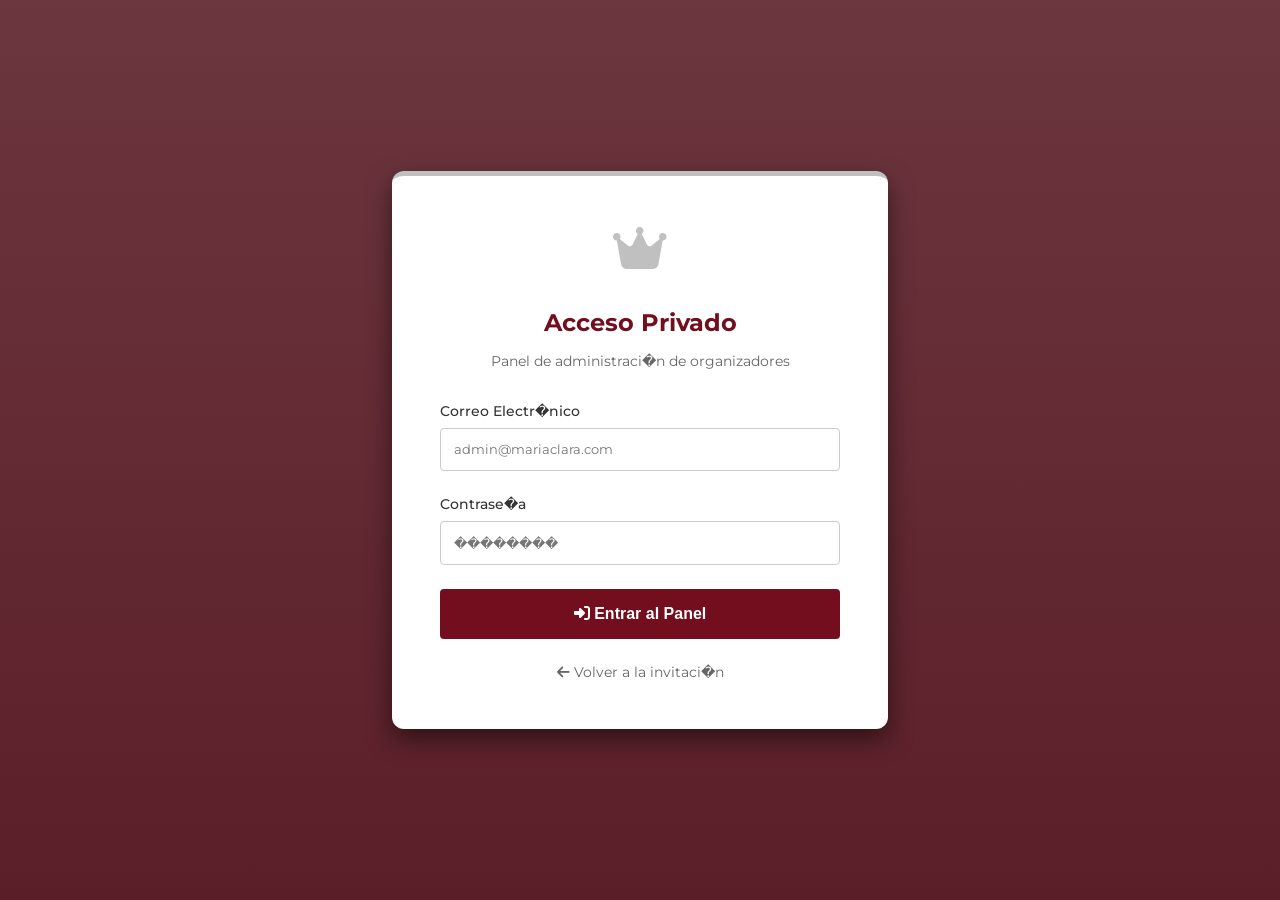
==== admin.html @ e976a9c5 "Invitacion digital XV Anos Maria Clara" ====
<!DOCTYPE html>
<html lang="es">
<head>
    <meta charset="UTF-8">
    <meta name="viewport" content="width=device-width, initial-scale=1.0">
    <title>Panel de Administraci�n | XV Mar�a Clara</title>
    <link href="https://fonts.googleapis.com/css2?family=Montserrat:wght@300;400;500;600&display=swap" rel="stylesheet">
    <link rel="stylesheet" href="https://cdnjs.cloudflare.com/ajax/libs/font-awesome/6.4.0/css/all.min.css">
    <style>
        :root {
            --primary: #720e1e;
            --secondary: #fdfbf7;
            --text: #333333;
            --gray: #f5f5f5;
            --silver: #C0C0C0;
        }
        
        body {
            font-family: 'Montserrat', sans-serif;
            background-color: var(--gray);
            margin: 0;
            padding: 0;
            color: var(--text);
            min-height: 100vh;
        }

        /* --- Login Screen Styles --- */
        #loginScreen {
            display: flex;
            justify-content: center;
            align-items: center;
            min-height: 100vh;
            background: linear-gradient(rgba(74, 7, 18, 0.8), rgba(74, 7, 18, 0.9)), url('https://images.unsplash.com/photo-1550100436-d805094d2165?q=80&w=1920&auto=format&fit=crop') center/cover;
        }

        .login-box {
            background-color: white;
            padding: 3rem;
            border-radius: 12px;
            box-shadow: 0 10px 25px rgba(0,0,0,0.5);
            width: 100%;
            max-width: 400px;
            text-align: center;
            border-top: 5px solid var(--silver);
        }

        .login-box h2 {
            color: var(--primary);
            margin-bottom: 0.5rem;
        }

        .login-box p {
            color: #666;
            margin-bottom: 2rem;
            font-size: 0.9rem;
        }

        .form-group {
            margin-bottom: 1.5rem;
            text-align: left;
        }

        .form-group label {
            display: block;
            margin-bottom: 0.5rem;
            font-weight: 500;
            color: var(--text);
            font-size: 0.9rem;
        }

        .form-group input {
            width: 100%;
            padding: 0.8rem;
            border: 1px solid #ccc;
            border-radius: 4px;
            font-family: inherit;
            box-sizing: border-box;
        }

        .form-group input:focus {
            outline: none;
            border-color: var(--primary);
            box-shadow: 0 0 5px rgba(114, 14, 30, 0.2);
        }

        .btn-login {
            background-color: var(--primary);
            color: white;
            border: none;
            padding: 1rem;
            width: 100%;
            border-radius: 4px;
            font-size: 1rem;
            font-weight: 600;
            cursor: pointer;
            transition: background-color 0.3s;
        }

        .btn-login:hover {
            background-color: #4a0712;
        }

        .error-message {
            color: #dc3545;
            font-size: 0.85rem;
            margin-top: 1rem;
            display: none;
        }

        .back-link {
            display: inline-block;
            margin-top: 1.5rem;
            color: #666;
            text-decoration: none;
            font-size: 0.9rem;
        }

        .back-link:hover {
            color: var(--primary);
            text-decoration: underline;
        }

        /* --- Dashboard Styles --- */
        #dashboardScreen {
            display: none; /* Hidden by default */
        }
        
        .admin-header {
            background-color: var(--primary);
            color: var(--secondary);
            padding: 1.5rem 2rem;
            display: flex;
            justify-content: space-between;
            align-items: center;
            box-shadow: 0 4px 6px rgba(0,0,0,0.1);
        }
        
        .admin-header h1 {
            margin: 0;
            font-size: 1.5rem;
            font-weight: 500;
        }

        .header-actions {
            display: flex;
            gap: 1rem;
        }
        
        .container {
            max-width: 1200px;
            margin: 2rem auto;
            padding: 0 1rem;
        }
        
        .dashboard-cards {
            display: grid;
            grid-template-columns: repeat(auto-fit, minmax(200px, 1fr));
            gap: 1.5rem;
            margin-bottom: 2rem;
        }
        
        .card {
            background: white;
            padding: 1.5rem;
            border-radius: 8px;
            box-shadow: 0 2px 4px rgba(0,0,0,0.05);
            text-align: center;
            border-top: 4px solid var(--primary);
        }
        
        .card i {
            font-size: 2rem;
            color: var(--primary);
            margin-bottom: 1rem;
        }
        
        .card h3 {
            margin: 0;
            font-size: 0.9rem;
            color: #666;
            text-transform: uppercase;
        }
        
        .card p {
            margin: 0.5rem 0 0;
            font-size: 2rem;
            font-weight: 600;
            color: var(--primary);
        }
        
        .table-container {
            background: white;
            border-radius: 8px;
            box-shadow: 0 2px 4px rgba(0,0,0,0.05);
            overflow-x: auto;
            padding: 1.5rem;
        }
        
        table {
            width: 100%;
            border-collapse: collapse;
        }
        
        th, td {
            padding: 1rem;
            text-align: left;
            border-bottom: 1px solid #eee;
        }
        
        th {
            font-weight: 600;
            color: var(--primary);
            background-color: #fcf9f2;
        }
        
        .status-badge {
            padding: 0.25rem 0.75rem;
            border-radius: 50px;
            font-size: 0.8rem;
            font-weight: 500;
        }
        
        .status-yes {
            background-color: #e6f4ea;
            color: #137333;
        }
        
        .status-no {
            background-color: #fce8e6;
            color: #c5221f;
        }
        
        .btn-action {
            color: white;
            border: none;
            padding: 0.5rem 1rem;
            border-radius: 4px;
            cursor: pointer;
            font-family: inherit;
        }
        
        .btn-logout { background-color: #555; }
        .btn-logout:hover { background-color: #333; }

        .btn-icon {
            background: none;
            border: none;
            cursor: pointer;
            font-size: 1.1rem;
            margin-right: 10px;
            transition: color 0.2s;
        }

        .btn-view { color: #007bff; }
        .btn-view:hover { color: #0056b3; }
        
        .btn-delete { color: #dc3545; }
        .btn-delete:hover { color: #a71d2a; }
        
        .empty-state {
            text-align: center;
            padding: 2rem;
            color: #666;
        }

        /* --- Modal Styles --- */
        .modal {
            display: none;
            position: fixed;
            z-index: 9000;
            left: 0;
            top: 0;
            width: 100%;
            height: 100%;
            background-color: rgba(0,0,0,0.5);
            align-items: center;
            justify-content: center;
        }

        .modal-content {
            background-color: white;
            padding: 2rem;
            border-radius: 8px;
            width: 90%;
            max-width: 500px;
            position: relative;
            box-shadow: 0 10px 30px rgba(0,0,0,0.2);
            border-top: 5px solid var(--primary);
        }

        .close-modal {
            position: absolute;
            top: 15px;
            right: 20px;
            font-size: 1.5rem;
            cursor: pointer;
            color: #999;
        }

        .close-modal:hover {
            color: #333;
        }

        .modal-header {
            margin-bottom: 1.5rem;
            border-bottom: 1px solid #eee;
            padding-bottom: 1rem;
        }

        .modal-header h2 {
            margin: 0;
            color: var(--primary);
            font-size: 1.5rem;
        }

        .detail-row {
            margin-bottom: 1rem;
            display: flex;
            flex-direction: column;
        }

        .detail-row strong {
            color: #666;
            font-size: 0.85rem;
            text-transform: uppercase;
            margin-bottom: 0.2rem;
        }

        .detail-row span {
            font-size: 1.1rem;
            color: var(--text);
        }
    </style>
</head>
<body>

    <!-- LOGIN SCREEN -->
    <div id="loginScreen">
        <div class="login-box">
            <i class="fas fa-crown" style="font-size: 3rem; color: var(--silver); margin-bottom: 1rem;"></i>
            <h2>Acceso Privado</h2>
            <p>Panel de administraci�n de organizadores</p>
            
            <form id="loginForm">
                <div class="form-group">
                    <label for="email">Correo Electr�nico</label>
                    <input type="email" id="email" required placeholder="admin@mariaclara.com">
                </div>
                <div class="form-group">
                    <label for="password">Contrase�a</label>
                    <input type="password" id="password" required placeholder="��������">
                </div>
                <button type="submit" class="btn-login"><i class="fas fa-sign-in-alt"></i> Entrar al Panel</button>
                <div id="loginError" class="error-message">Correo o contrase�a incorrectos.</div>
            </form>
            
            <a href="index.html" class="back-link"><i class="fas fa-arrow-left"></i> Volver a la invitaci�n</a>
        </div>
    </div>

    <!-- DASHBOARD SCREEN -->
    <div id="dashboardScreen">
        <header class="admin-header">
            <h1><i class="fas fa-crown"></i> Admin - XV Mar�a Clara</h1>
            <div class="header-actions">
                <button id="btnLogout" class="btn-action btn-logout"><i class="fas fa-sign-out-alt"></i> Salir</button>
            </div>
        </header>

        <div class="container">
            <div class="dashboard-cards">
                <div class="card">
                    <i class="fas fa-check-circle"></i>
                    <h3>Confirmados</h3>
                    <p id="statConfirmed">0</p>
                </div>
                <div class="card">
                    <i class="fas fa-times-circle"></i>
                    <h3>No Asistir�n</h3>
                    <p id="statDeclined">0</p>
                </div>
                <div class="card">
                    <i class="fas fa-users"></i>
                    <h3>Invitados Titulares</h3>
                    <p id="statGuests">0</p>
                </div>
                <div class="card">
                    <i class="fas fa-user-friends"></i>
                    <h3>Acompa�antes</h3>
                    <p id="statCompanions">0</p>
                </div>
                <div class="card">
                    <i class="fas fa-glass-cheers"></i>
                    <h3>Total Personas</h3>
                    <p id="statTotal">0</p>
                </div>
            </div>

            <div class="table-container">
                <h2>Lista de Respuestas</h2>
                <table id="guestsTable">
                    <thead>
                        <tr>
                            <th>Fecha</th>
                            <th>Nombre</th>
                            <th>Tel�fono</th>
                            <th>Asistencia</th>
                            <th>Acciones</th>
                        </tr>
                    </thead>
                    <tbody id="guestsBody">
                        <!-- Data will be populated here -->
                    </tbody>
                </table>
                <div id="emptyState" class="empty-state hidden">
                    <i class="fas fa-inbox fa-3x mb-2" style="color: #ccc;"></i>
                    <p>A�n no hay confirmaciones.</p>
                </div>
            </div>
        </div>
    </div>

    <!-- MODAL DETAILS -->
    <div id="detailsModal" class="modal">
        <div class="modal-content">
            <span class="close-modal" id="closeModal">&times;</span>
            <div class="modal-header">
                <h2>Detalles del Invitado</h2>
            </div>
            <div id="modalBody">
                <!-- Injected via JS -->
            </div>
        </div>
    </div>

    <script>
        // --- Authentication Logic ---
        const ADMIN_EMAIL = 'admin@mariaclara.com';
        const ADMIN_PASS = 'princesa2025';
        
        const loginScreen = document.getElementById('loginScreen');
        const dashboardScreen = document.getElementById('dashboardScreen');
        const loginForm = document.getElementById('loginForm');
        const loginError = document.getElementById('loginError');
        const btnLogout = document.getElementById('btnLogout');

        if (sessionStorage.getItem('isAdminLoggedIn') === 'true') {
            showDashboard();
        }

        loginForm.addEventListener('submit', (e) => {
            e.preventDefault();
            const email = document.getElementById('email').value;
            const password = document.getElementById('password').value;

            if (email === ADMIN_EMAIL && password === ADMIN_PASS) {
                sessionStorage.setItem('isAdminLoggedIn', 'true');
                loginError.style.display = 'none';
                showDashboard();
            } else {
                loginError.style.display = 'block';
            }
        });

        btnLogout.addEventListener('click', () => {
            sessionStorage.removeItem('isAdminLoggedIn');
            loginForm.reset();
            dashboardScreen.style.display = 'none';
            loginScreen.style.display = 'flex';
        });

        function showDashboard() {
            loginScreen.style.display = 'none';
            dashboardScreen.style.display = 'block';
            loadData();
        }

        // --- Dashboard & Data Logic ---
        let globalData = []; // Store it globally to access from modal

        function loadData() {
            const dataStr = localStorage.getItem('mariaClaraRSVP');
            globalData = dataStr ? JSON.parse(dataStr) : [];
            
            let confirmed = 0;
            let declined = 0;
            let totalCompanions = 0;
            
            const tbody = document.getElementById('guestsBody');
            tbody.innerHTML = '';
            
            if (globalData.length === 0) {
                document.getElementById('emptyState').style.display = 'block';
                document.getElementById('guestsTable').style.display = 'none';
            } else {
                document.getElementById('emptyState').style.display = 'none';
                document.getElementById('guestsTable').style.display = 'table';
                
                // Sort to show newest first
                globalData.sort((a, b) => new Date(b.timestamp) - new Date(a.timestamp));

                globalData.forEach(item => {
                    if (item.attendance === 'yes') {
                        confirmed++;
                        totalCompanions += parseInt(item.companions || 0);
                    } else {
                        declined++;
                    }
                    
                    const date = new Date(item.timestamp).toLocaleDateString('es-ES', { 
                        day: '2-digit', month: '2-digit', year: 'numeric',
                        hour: '2-digit', minute:'2-digit'
                    });
                    
                    const statusClass = item.attendance === 'yes' ? 'status-yes' : 'status-no';
                    const statusText = item.attendance === 'yes' ? 'S�' : 'No';
                    
                    const tr = document.createElement('tr');
                    tr.innerHTML = `
                        <td>${date}</td>
                        <td><strong>${item.fullName}</strong></td>
                        <td>${item.phone}</td>
                        <td><span class="status-badge ${statusClass}">${statusText}</span></td>
                        <td>
                            <button class="btn-icon btn-view" title="Ver toda la informaci�n" onclick="viewDetails('${item.id}')">
                                <i class="fas fa-eye"></i>
                            </button>
                            <button class="btn-icon btn-delete" title="Eliminar registro" onclick="deleteItem('${item.id}')">
                                <i class="fas fa-trash"></i>
                            </button>
                        </td>
                    `;
                    tbody.appendChild(tr);
                });
            }
            
            // Update stats
            document.getElementById('statConfirmed').textContent = confirmed;
            document.getElementById('statDeclined').textContent = declined;
            document.getElementById('statGuests').textContent = confirmed;
            document.getElementById('statCompanions').textContent = totalCompanions;
            document.getElementById('statTotal').textContent = confirmed + totalCompanions;
        }

        // --- Action Functions ---

        // Delete specific item
        window.deleteItem = function(id) {
            if (confirm('�Est�s seguro de que deseas eliminar la respuesta de este invitado?')) {
                globalData = globalData.filter(item => item.id !== id);
                localStorage.setItem('mariaClaraRSVP', JSON.stringify(globalData));
                loadData();
            }
        };

        // Modal Logic
        const modal = document.getElementById('detailsModal');
        const closeModalBtn = document.getElementById('closeModal');
        const modalBody = document.getElementById('modalBody');

        window.viewDetails = function(id) {
            const item = globalData.find(i => i.id === id);
            if (!item) return;

            const date = new Date(item.timestamp).toLocaleString('es-ES');
            const statusClass = item.attendance === 'yes' ? 'status-yes' : 'status-no';
            const statusText = item.attendance === 'yes' ? 'S�, asistir�' : 'No podr� asistir';
            
            let extraInfo = '';
            if(item.attendance === 'yes') {
                extraInfo = `
                    <div class="detail-row">
                        <strong>N�mero de Acompa�antes:</strong>
                        <span>${item.companions}</span>
                    </div>
                    <div class="detail-row">
                        <strong>Nombres de los Acompa�antes:</strong>
                        <span>${item.companionNames ? item.companionNames : '<em>Ninguno ingresado</em>'}</span>
                    </div>
                    <div class="detail-row">
                        <strong>Restricciones Alimentarias:</strong>
                        <span>${item.restrictions ? item.restrictions : '<em>Ninguna</em>'}</span>
                    </div>
                `;
            }

            modalBody.innerHTML = `
                <div class="detail-row">
                    <strong>Fecha de confirmaci�n:</strong>
                    <span>${date}</span>
                </div>
                <div class="detail-row">
                    <strong>Nombre Completo:</strong>
                    <span>${item.fullName}</span>
                </div>
                <div class="detail-row">
                    <strong>Tel�fono:</strong>
                    <span><a href="https://wa.me/${item.phone.replace(/[^0-9]/g, '')}" target="_blank" style="color:#25D366; text-decoration:none;"><i class="fab fa-whatsapp"></i> ${item.phone}</a></span>
                </div>
                <div class="detail-row">
                    <strong>�Asistir�?:</strong>
                    <span><span class="status-badge ${statusClass}">${statusText}</span></span>
                </div>
                ${extraInfo}
            `;

            modal.style.display = 'flex';
        };

        closeModalBtn.addEventListener('click', () => {
            modal.style.display = 'none';
        });

        window.addEventListener('click', (e) => {
            if (e.target === modal) {
                modal.style.display = 'none';
            }
        });

    </script>
</body>
</html>
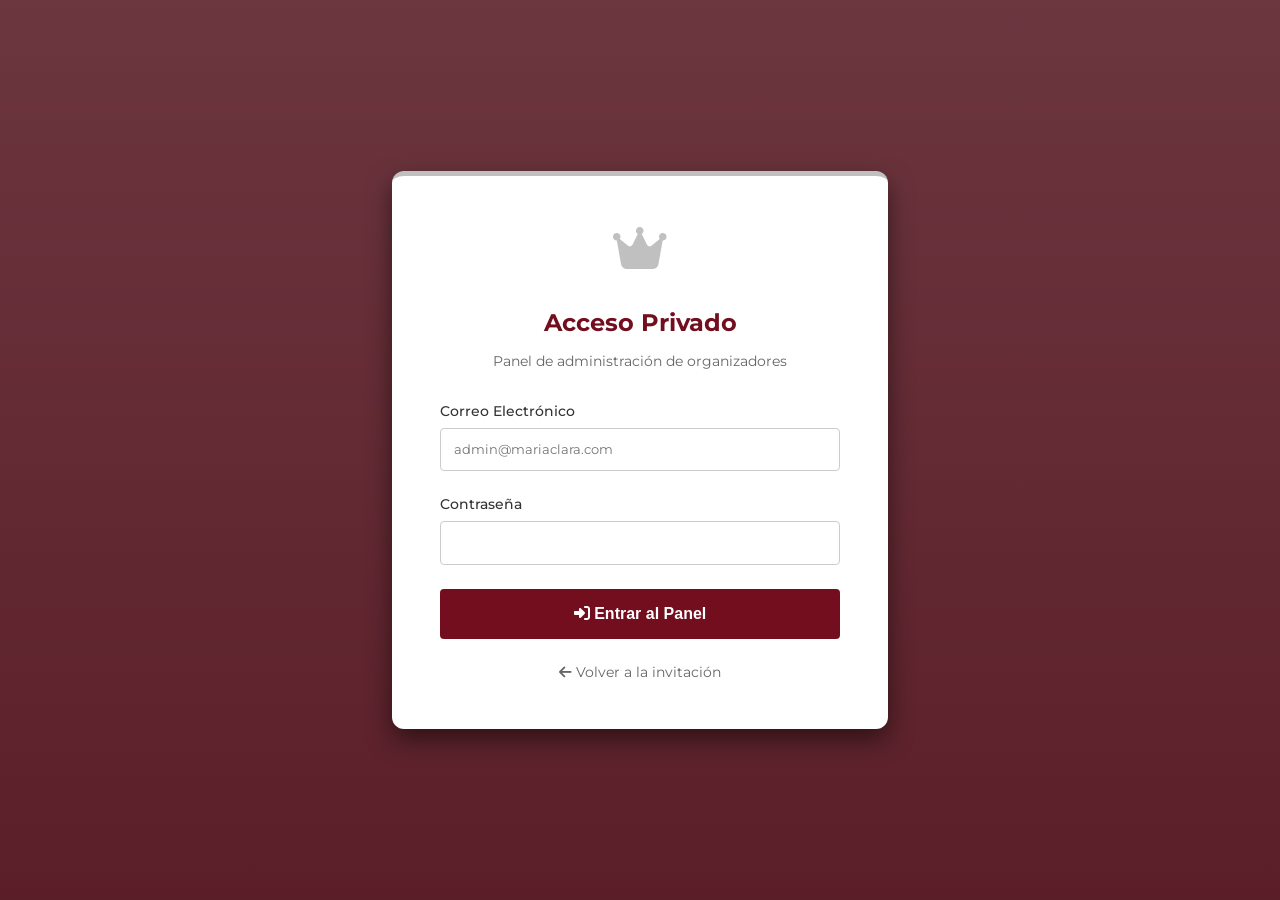
==== commit 7aa56573: "Fix encoding issues in admin.html" ====
--- a/admin.html
+++ b/admin.html
@@ -3,7 +3,7 @@
 <head>
     <meta charset="UTF-8">
     <meta name="viewport" content="width=device-width, initial-scale=1.0">
-    <title>Panel de Administraci�n | XV Mar�a Clara</title>
+    <title>Panel de Administración | XV Mara Clara</title>
     <link href="https://fonts.googleapis.com/css2?family=Montserrat:wght@300;400;500;600&display=swap" rel="stylesheet">
     <link rel="stylesheet" href="https://cdnjs.cloudflare.com/ajax/libs/font-awesome/6.4.0/css/all.min.css">
     <style>
@@ -339,29 +339,29 @@
         <div class="login-box">
             <i class="fas fa-crown" style="font-size: 3rem; color: var(--silver); margin-bottom: 1rem;"></i>
             <h2>Acceso Privado</h2>
-            <p>Panel de administraci�n de organizadores</p>
+            <p>Panel de administración de organizadores</p>
             
             <form id="loginForm">
                 <div class="form-group">
-                    <label for="email">Correo Electr�nico</label>
+                    <label for="email">Correo Electrónico</label>
                     <input type="email" id="email" required placeholder="admin@mariaclara.com">
                 </div>
                 <div class="form-group">
-                    <label for="password">Contrase�a</label>
-                    <input type="password" id="password" required placeholder="��������">
+                    <label for="password">Contraseña</label>
+                    <input type="password" id="password" required placeholder="">
                 </div>
                 <button type="submit" class="btn-login"><i class="fas fa-sign-in-alt"></i> Entrar al Panel</button>
-                <div id="loginError" class="error-message">Correo o contrase�a incorrectos.</div>
+                <div id="loginError" class="error-message">Correo o contraseña incorrectos.</div>
             </form>
             
-            <a href="index.html" class="back-link"><i class="fas fa-arrow-left"></i> Volver a la invitaci�n</a>
+            <a href="index.html" class="back-link"><i class="fas fa-arrow-left"></i> Volver a la invitación</a>
         </div>
     </div>
 
     <!-- DASHBOARD SCREEN -->
     <div id="dashboardScreen">
         <header class="admin-header">
-            <h1><i class="fas fa-crown"></i> Admin - XV Mar�a Clara</h1>
+            <h1><i class="fas fa-crown"></i> Admin - XV María Clara</h1>
             <div class="header-actions">
                 <button id="btnLogout" class="btn-action btn-logout"><i class="fas fa-sign-out-alt"></i> Salir</button>
             </div>
@@ -376,7 +376,7 @@
                 </div>
                 <div class="card">
                     <i class="fas fa-times-circle"></i>
-                    <h3>No Asistir�n</h3>
+                    <h3>No Asistirán</h3>
                     <p id="statDeclined">0</p>
                 </div>
                 <div class="card">
@@ -386,7 +386,7 @@
                 </div>
                 <div class="card">
                     <i class="fas fa-user-friends"></i>
-                    <h3>Acompa�antes</h3>
+                    <h3>Acompañantes</h3>
                     <p id="statCompanions">0</p>
                 </div>
                 <div class="card">
@@ -403,7 +403,7 @@
                         <tr>
                             <th>Fecha</th>
                             <th>Nombre</th>
-                            <th>Tel�fono</th>
+                            <th>Teléfono</th>
                             <th>Asistencia</th>
                             <th>Acciones</th>
                         </tr>
@@ -414,7 +414,7 @@
                 </table>
                 <div id="emptyState" class="empty-state hidden">
                     <i class="fas fa-inbox fa-3x mb-2" style="color: #ccc;"></i>
-                    <p>A�n no hay confirmaciones.</p>
+                    <p>Aún no hay confirmaciones.</p>
                 </div>
             </div>
         </div>
@@ -436,7 +436,7 @@
     <script>
         // --- Authentication Logic ---
         const ADMIN_EMAIL = 'admin@mariaclara.com';
-        const ADMIN_PASS = 'princesa2025';
+        const ADMIN_PASS = 'princesa2026';
         
         const loginScreen = document.getElementById('loginScreen');
         const dashboardScreen = document.getElementById('dashboardScreen');
@@ -513,7 +513,7 @@
                     });
                     
                     const statusClass = item.attendance === 'yes' ? 'status-yes' : 'status-no';
-                    const statusText = item.attendance === 'yes' ? 'S�' : 'No';
+                    const statusText = item.attendance === 'yes' ? 'Sí' : 'No';
                     
                     const tr = document.createElement('tr');
                     tr.innerHTML = `
@@ -522,7 +522,7 @@
                         <td>${item.phone}</td>
                         <td><span class="status-badge ${statusClass}">${statusText}</span></td>
                         <td>
-                            <button class="btn-icon btn-view" title="Ver toda la informaci�n" onclick="viewDetails('${item.id}')">
+                            <button class="btn-icon btn-view" title="Ver toda la información" onclick="viewDetails('${item.id}')">
                                 <i class="fas fa-eye"></i>
                             </button>
                             <button class="btn-icon btn-delete" title="Eliminar registro" onclick="deleteItem('${item.id}')">
@@ -546,7 +546,7 @@
 
         // Delete specific item
         window.deleteItem = function(id) {
-            if (confirm('�Est�s seguro de que deseas eliminar la respuesta de este invitado?')) {
+            if (confirm('¿Estás seguro de que deseas eliminar la respuesta de este invitado?')) {
                 globalData = globalData.filter(item => item.id !== id);
                 localStorage.setItem('mariaClaraRSVP', JSON.stringify(globalData));
                 loadData();
@@ -564,17 +564,17 @@
 
             const date = new Date(item.timestamp).toLocaleString('es-ES');
             const statusClass = item.attendance === 'yes' ? 'status-yes' : 'status-no';
-            const statusText = item.attendance === 'yes' ? 'S�, asistir�' : 'No podr� asistir';
+            const statusText = item.attendance === 'yes' ? 'Sí, asistir' : 'No podré asistir';
             
             let extraInfo = '';
             if(item.attendance === 'yes') {
                 extraInfo = `
                     <div class="detail-row">
-                        <strong>N�mero de Acompa�antes:</strong>
+                        <strong>Número de Acompañantes:</strong>
                         <span>${item.companions}</span>
                     </div>
                     <div class="detail-row">
-                        <strong>Nombres de los Acompa�antes:</strong>
+                        <strong>Nombres de los Acompañantes:</strong>
                         <span>${item.companionNames ? item.companionNames : '<em>Ninguno ingresado</em>'}</span>
                     </div>
                     <div class="detail-row">
@@ -586,7 +586,7 @@
 
             modalBody.innerHTML = `
                 <div class="detail-row">
-                    <strong>Fecha de confirmaci�n:</strong>
+                    <strong>Fecha de confirmación:</strong>
                     <span>${date}</span>
                 </div>
                 <div class="detail-row">
@@ -594,11 +594,11 @@
                     <span>${item.fullName}</span>
                 </div>
                 <div class="detail-row">
-                    <strong>Tel�fono:</strong>
+                    <strong>Teléfono:</strong>
                     <span><a href="https://wa.me/${item.phone.replace(/[^0-9]/g, '')}" target="_blank" style="color:#25D366; text-decoration:none;"><i class="fab fa-whatsapp"></i> ${item.phone}</a></span>
                 </div>
                 <div class="detail-row">
-                    <strong>�Asistir�?:</strong>
+                    <strong>¿Asistirá?:</strong>
                     <span><span class="status-badge ${statusClass}">${statusText}</span></span>
                 </div>
                 ${extraInfo}
